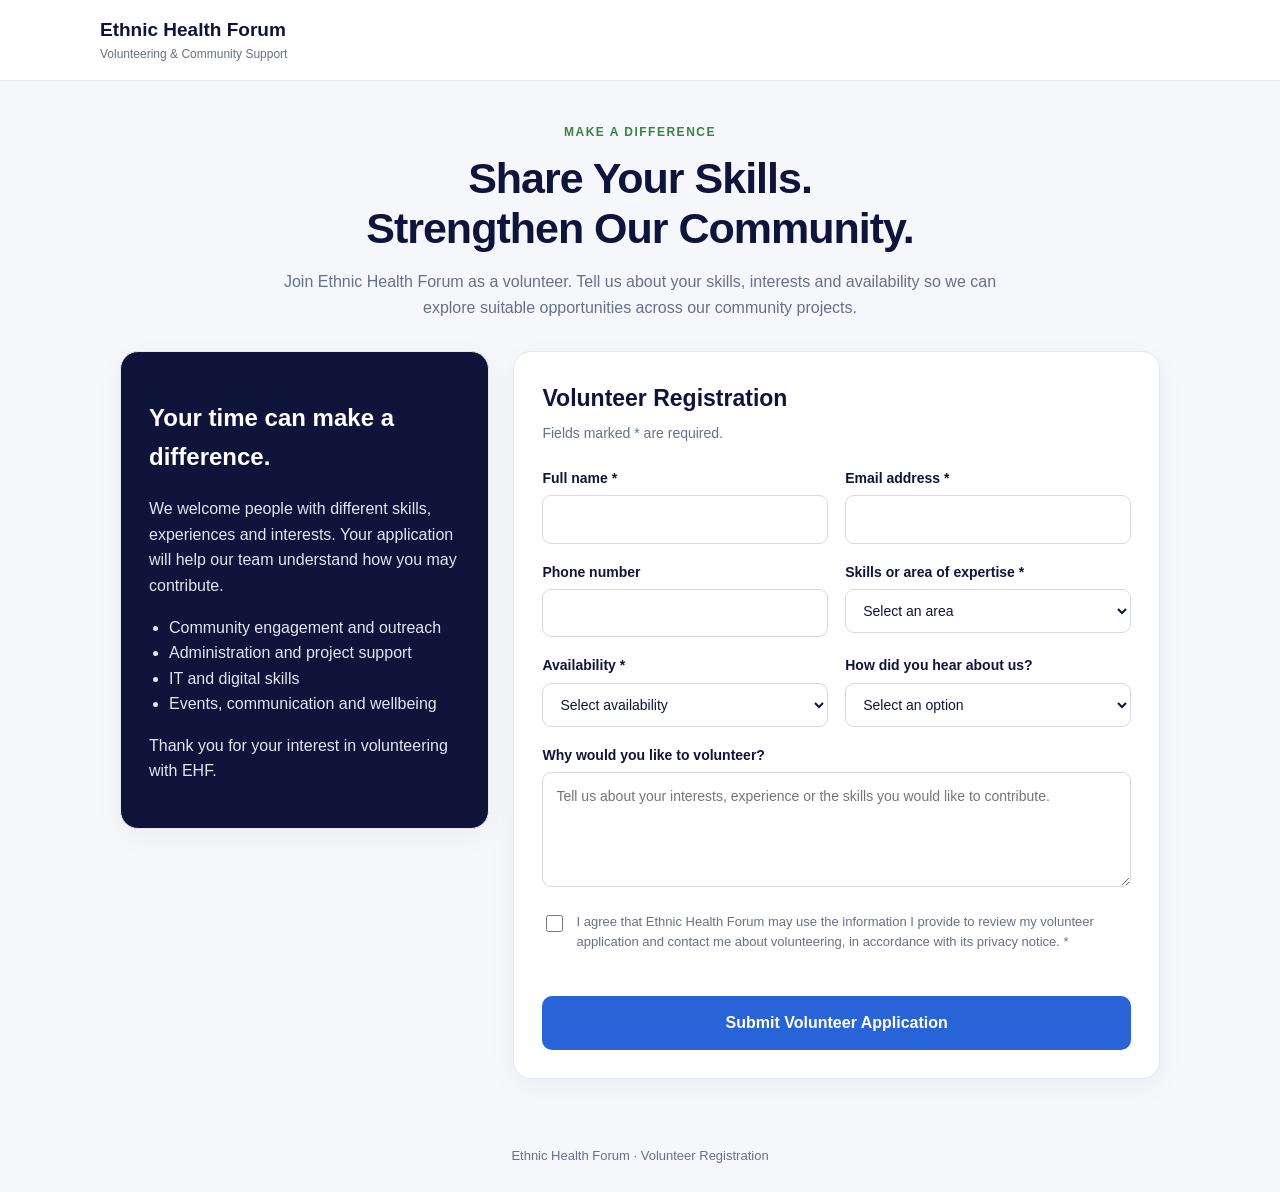
==== index.html @ 629d79f3 "Add initial HTML structure for volunteer registration" ====
<!DOCTYPE html>
<html lang="en">
<head>
  <meta charset="UTF-8">
  <meta name="viewport" content="width=device-width, initial-scale=1.0">
  <meta name="theme-color" content="#ffffff">
  <meta name="description" content="Volunteer with Ethnic Health Forum. Share your skills, support our community and make a difference.">
  <title>Volunteer With Us | Ethnic Health Forum</title>

  <style>
    :root {
      --navy: #10143b;
      --blue: #2864d7;
      --green: #398344;
      --muted: #687087;
      --border: #e4e7ef;
      --background: #f5f7fb;
    }

    * { box-sizing: border-box; }

    body {
      margin: 0;
      font-family: Arial, Helvetica, sans-serif;
      color: var(--navy);
      background: var(--background);
      line-height: 1.6;
    }

    header {
      background: #fff;
      border-bottom: 1px solid var(--border);
      padding: 18px 24px;
    }

    .header-inner {
      max-width: 1080px;
      margin: auto;
      display: flex;
      align-items: center;
      gap: 14px;
    }

    .logo {
      width: 64px;
      height: 64px;
      object-fit: contain;
    }

    .brand {
      font-size: 19px;
      font-weight: 700;
      line-height: 1.3;
    }

    .brand small {
      display: block;
      font-size: 12px;
      font-weight: 400;
      color: var(--muted);
      margin-top: 4px;
    }

    main {
      max-width: 1080px;
      margin: 42px auto;
      padding: 0 20px;
    }

    .intro {
      text-align: center;
      max-width: 720px;
      margin: 0 auto 30px;
    }

    .eyebrow {
      color: var(--green);
      font-weight: 700;
      text-transform: uppercase;
      letter-spacing: 1.5px;
      font-size: 12px;
    }

    h1 {
      font-size: clamp(30px, 5vw, 43px);
      line-height: 1.15;
      margin: 12px 0;
      letter-spacing: -1px;
    }

    .intro p { color: var(--muted); }

    .layout {
      display: grid;
      grid-template-columns: 0.8fr 1.4fr;
      gap: 24px;
      align-items: start;
    }

    .welcome, .form-card {
      background: #fff;
      border: 1px solid var(--border);
      border-radius: 18px;
      padding: 28px;
      box-shadow: 0 8px 30px rgba(16, 20, 59, 0.04);
    }

    .welcome {
      background: var(--navy);
      color: #fff;
    }

    .welcome h2 { font-size: 24px; }

    .welcome p, .welcome li { color: #e1e5f3; }

    .welcome ul { padding-left: 20px; }

    .form-card h2 {
      margin: 0 0 6px;
      font-size: 23px;
    }

    .form-note {
      color: var(--muted);
      font-size: 14px;
      margin-top: 0;
    }

    .fields {
      display: grid;
      grid-template-columns: 1fr 1fr;
      gap: 17px;
      margin-top: 22px;
    }

    .field { min-width: 0; }
    .full { grid-column: 1 / -1; }

    label {
      display: block;
      font-size: 14px;
      font-weight: 700;
      margin-bottom: 6px;
    }

    input, select, textarea {
      width: 100%;
      padding: 12px 13px;
      border: 1px solid #d5d9e5;
      border-radius: 9px;
      background: #fff;
      color: var(--navy);
      font: inherit;
      font-size: 14px;
    }

    input:focus, select:focus, textarea:focus {
      outline: 2px solid #b8cdfb;
      border-color: var(--blue);
    }

    textarea {
      min-height: 115px;
      resize: vertical;
    }

    .consent {
      display: flex;
      align-items: flex-start;
      gap: 10px;
      font-size: 13px;
      font-weight: 400;
      color: var(--muted);
    }

    .consent input {
      width: 17px;
      height: 17px;
      margin-top: 3px;
      flex-shrink: 0;
    }

    button {
      width: 100%;
      border: 0;
      border-radius: 10px;
      background: var(--blue);
      color: white;
      padding: 14px 18px;
      font: inherit;
      font-weight: 700;
      cursor: pointer;
      margin-top: 20px;
    }

    button:hover { background: #1d4fae; }
    button:disabled { opacity: 0.65; cursor: wait; }

    .message {
      display: none;
      padding: 13px;
      border-radius: 9px;
      margin-top: 16px;
      font-size: 14px;
    }

    .message.success {
      display: block;
      color: #17622b;
      background: #e9f7ec;
    }

    .message.error {
      display: block;
      color: #a32323;
      background: #fff0f0;
    }

    .honeypot {
      position: absolute;
      left: -9999px;
      width: 1px;
      height: 1px;
      overflow: hidden;
    }

    footer {
      text-align: center;
      color: var(--muted);
      font-size: 13px;
      padding: 25px 15px;
    }

    @media (max-width: 760px) {
      main { margin: 26px auto; padding: 0 14px; }
      .layout { grid-template-columns: 1fr; }
      .welcome, .form-card { padding: 22px; }
      .fields { grid-template-columns: 1fr; }
      .full { grid-column: auto; }
      header { padding: 14px 18px; }
    }
  </style>
</head>

<body>
  <header>
    <div class="header-inner">
      <img class="logo" src="ehf-logo.png"
           alt="Ethnic Health Forum logo"
           onerror="this.style.display='none'">
      <div class="brand">
        Ethnic Health Forum
        <small>Volunteering & Community Support</small>
      </div>
    </div>
  </header>

  <main>
    <section class="intro">
      <div class="eyebrow">Make a difference</div>
      <h1>Share Your Skills.<br>Strengthen Our Community.</h1>
      <p>
        Join Ethnic Health Forum as a volunteer. Tell us about your
        skills, interests and availability so we can explore suitable
        opportunities across our community projects.
      </p>
    </section>

    <div class="layout">
      <aside class="welcome">
        <h2>Your time can make a difference.</h2>
        <p>
          We welcome people with different skills, experiences
          and interests. Your application will help our team
          understand how you may contribute.
        </p>
        <ul>
          <li>Community engagement and outreach</li>
          <li>Administration and project support</li>
          <li>IT and digital skills</li>
          <li>Events, communication and wellbeing</li>
        </ul>
        <p>Thank you for your interest in volunteering with EHF.</p>
      </aside>

      <section class="form-card">
        <h2>Volunteer Registration</h2>
        <p class="form-note">Fields marked * are required.</p>

        <form id="volunteer-form">
          <div class="fields">
            <div class="field">
              <label for="full_name">Full name *</label>
              <input id="full_name" name="full_name"
                     autocomplete="name" required maxlength="150">
            </div>

            <div class="field">
              <label for="email">Email address *</label>
              <input id="email" name="email" type="email"
                     autocomplete="email" required maxlength="254">
            </div>

            <div class="field">
              <label for="phone">Phone number</label>
              <input id="phone" name="phone" type="tel"
                     autocomplete="tel" maxlength="40">
            </div>

            <div class="field">
              <label for="expertise">Skills or area of expertise *</label>
              <select id="expertise" name="expertise" required>
                <option value="">Select an area</option>
                <option>Community Engagement</option>
                <option>Health and Wellbeing</option>
                <option>Administration</option>
                <option>IT & Digital Skills</option>
                <option>Data Analysis</option>
                <option>Marketing & Communications</option>
                <option>Events & Activities</option>
                <option>Translation & Languages</option>
                <option>Project Management</option>
                <option>Other</option>
              </select>
            </div>

            <div class="field">
              <label for="availability">Availability *</label>
              <select id="availability" name="availability" required>
                <option value="">Select availability</option>
                <option>Weekdays</option>
                <option>Weekends</option>
                <option>Evenings</option>
                <option>Flexible</option>
              </select>
            </div>

            <div class="field">
              <label for="referral_source">How did you hear about us?</label>
              <select id="referral_source" name="referral_source">
                <option value="">Select an option</option>
                <option>Website</option>
                <option>Social Media</option>
                <option>Friend or Family</option>
                <option>Community Organisation</option>
                <option>Event</option>
                <option>Other</option>
              </select>
            </div>

            <div class="field full">
              <label for="motivation">Why would you like to volunteer?</label>
              <textarea id="motivation" name="motivation"
                        maxlength="2000"
                        placeholder="Tell us about your interests, experience or the skills you would like to contribute."></textarea>
            </div>

            <div class="field full">
              <label class="consent" for="privacy_consent">
                <input id="privacy_consent" type="checkbox" required>
                <span>
                  I agree that Ethnic Health Forum may use the information
                  I provide to review my volunteer application and contact
                  me about volunteering, in accordance with its privacy notice. *
                </span>
              </label>
            </div>

            <div class="honeypot" aria-hidden="true">
              <label for="website">Leave this field empty</label>
              <input id="website" name="website" tabindex="-1"
                     autocomplete="off">
            </div>

            <div class="field full">
              <button id="submit-button" type="submit">
                Submit Volunteer Application
              </button>
              <div id="form-message" class="message" role="status"
                   aria-live="polite"></div>
            </div>
          </div>
        </form>
      </section>
    </div>
  </main>

  <footer>
    Ethnic Health Forum · Volunteer Registration
  </footer>

  <script>
    const endpoint =
      "https://ybbxfgxrxeonbfwhpdjf.supabase.co/functions/v1/volunteer-registration";

    const form = document.getElementById("volunteer-form");
    const button = document.getElementById("submit-button");
    const message = document.getElementById("form-message");

    form.addEventListener("submit", async (event) => {
      event.preventDefault();

      message.className = "message";
      message.textContent = "";

      if (document.getElementById("website").value) {
        return;
      }

      const payload = {
        full_name: document.getElementById("full_name").value.trim(),
        email: document.getElementById("email").value.trim(),
        phone: document.getElementById("phone").value.trim(),
        expertise: document.getElementById("expertise").value,
        availability: document.getElementById("availability").value,
        motivation: document.getElementById("motivation").value.trim(),
        referral_source: document.getElementById("referral_source").value,
        privacy_consent: document.getElementById("privacy_consent").checked
      };

      if (!payload.privacy_consent) {
        message.className = "message error";
        message.textContent = "Please agree to the privacy notice before submitting.";
        return;
      }

      button.disabled = true;
      button.textContent = "Submitting...";

      try {
        const response = await fetch(endpoint, {
          method: "POST",
          headers: { "Content-Type": "application/json" },
          body: JSON.stringify(payload)
        });

        const result = await response.json().catch(() => ({}));

        if (!response.ok || !result.success) {
          throw new Error("The application could not be submitted.");
        }

        message.className = "message success";
        message.textContent =
          "Thank you! Your volunteer application has been submitted successfully.";
        form.reset();
      } catch (error) {
        message.className = "message error";
        message.textContent =
          "We could not submit your application right now. Please try again later.";
      } finally {
        button.disabled = false;
        button.textContent = "Submit Volunteer Application";
      }
    });
  </script>
</body>
</html>
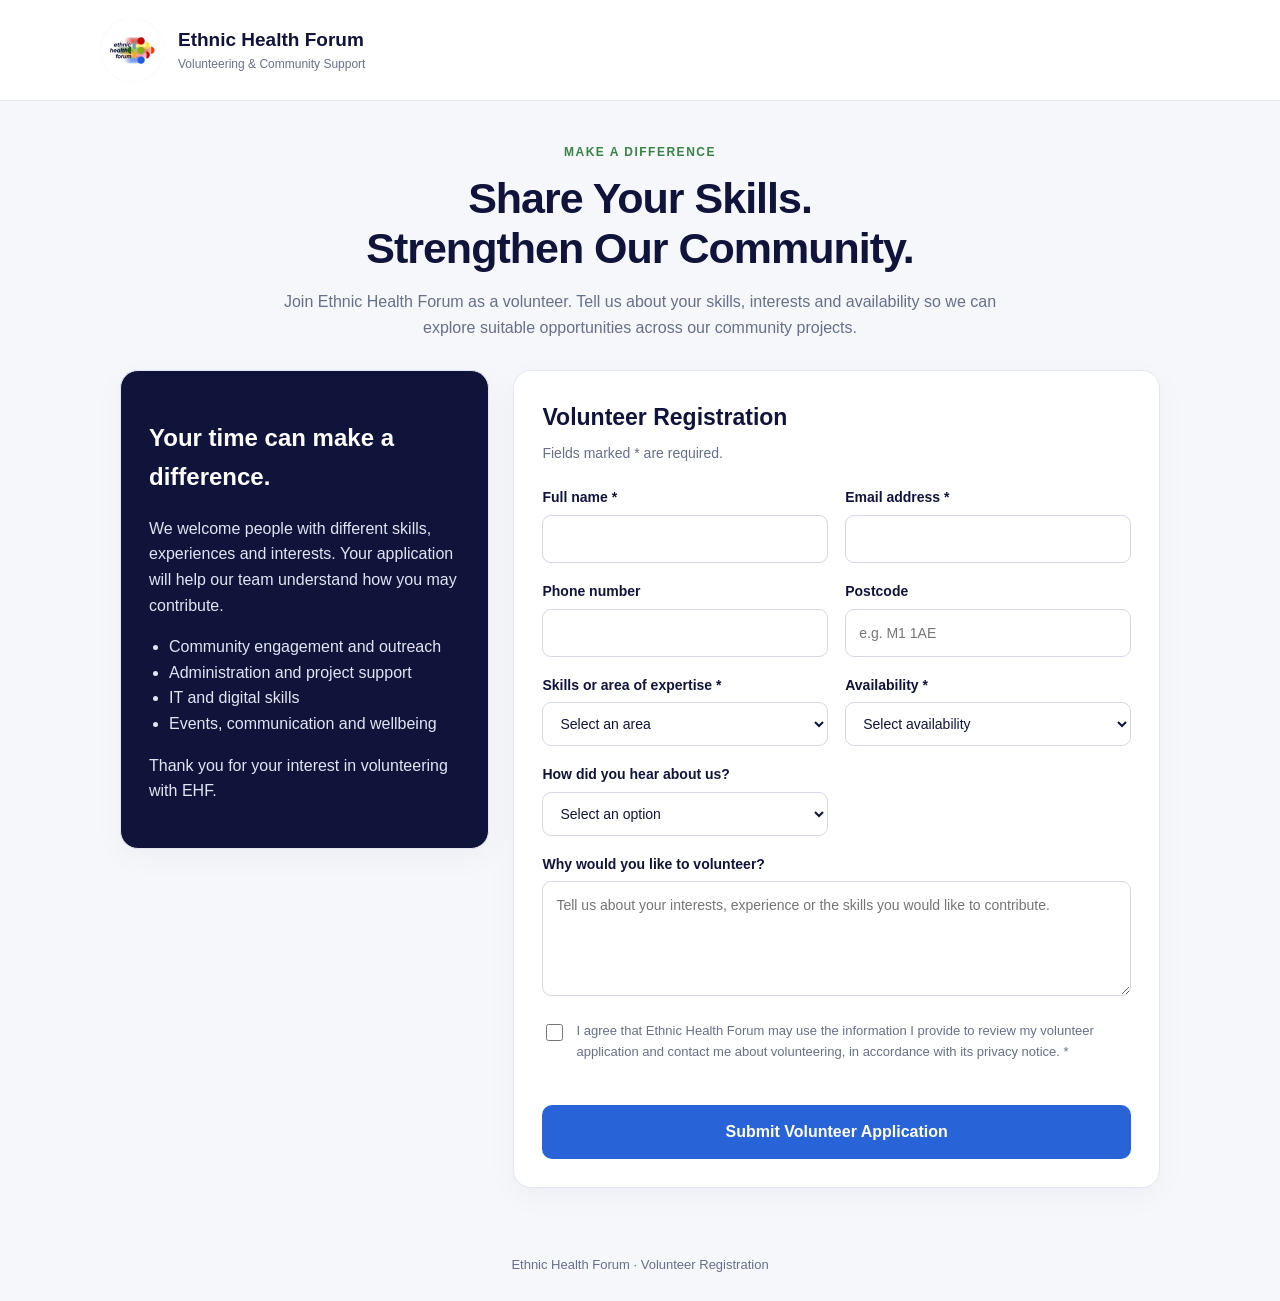
==== commit 43b2b45b: "Add phone number and postcode input fields Added phone number and postcode fields to the form." ====
--- a/index.html
+++ b/index.html
@@ -304,10 +304,17 @@
             </div>
 
             <div class="field">
-              <label for="phone">Phone number</label>
-              <input id="phone" name="phone" type="tel"
-                     autocomplete="tel" maxlength="40">
-            </div>
+    <label for="phone">Phone number</label>
+    <input id="phone" name="phone" type="tel"
+           autocomplete="tel" maxlength="40">
+</div>
+
+<div class="field">
+    <label for="postcode">Postcode</label>
+    <input id="postcode" name="postcode"
+           type="text" autocomplete="postal-code"
+           maxlength="12" placeholder="e.g. M1 1AE">
+</div>
 
             <div class="field">
               <label for="expertise">Skills or area of expertise *</label>
@@ -413,6 +420,7 @@
         full_name: document.getElementById("full_name").value.trim(),
         email: document.getElementById("email").value.trim(),
         phone: document.getElementById("phone").value.trim(),
+        postcode: document.getElementById("postcode").value.trim(),
         expertise: document.getElementById("expertise").value,
         availability: document.getElementById("availability").value,
         motivation: document.getElementById("motivation").value.trim(),
